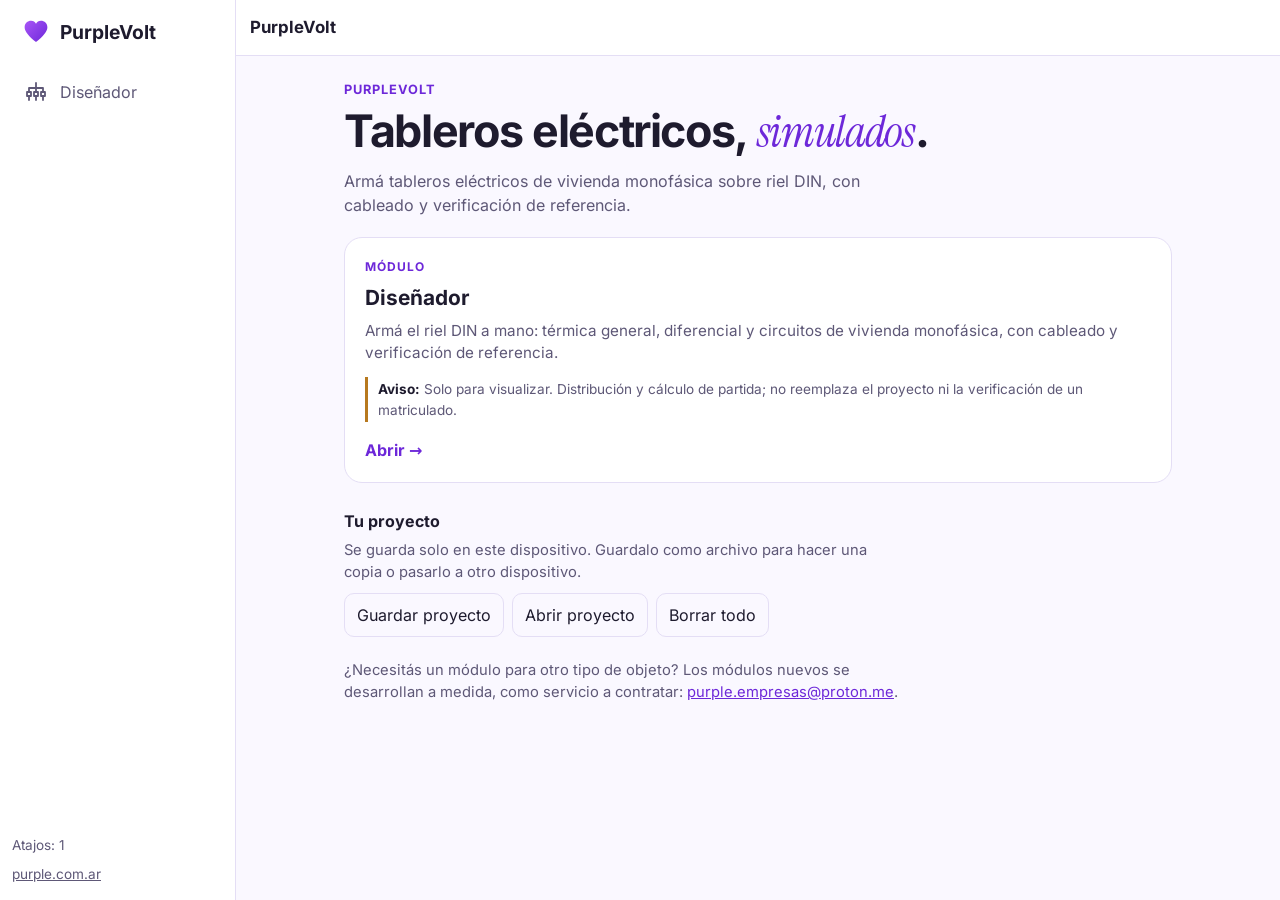
==== index.html @ 3d277c86 "chore: estructura inicial del proyecto" ====
<!doctype html>
<html lang="es-AR"><head><meta charset="utf-8">
<meta name="viewport" content="width=device-width,initial-scale=1,viewport-fit=cover">
<title>PurpleVolt</title>
<meta name="description" content="PurpleVolt: simulador de tableros eléctricos con módulos.">
<meta name="theme-color" content="#6d28d9"><meta name="color-scheme" content="light dark">
<meta name="mobile-web-app-capable" content="yes"><meta name="apple-mobile-web-app-capable" content="yes"><meta name="apple-mobile-web-app-title" content="PurpleVolt">
<link rel="manifest" href="manifest.webmanifest"><link rel="icon" type="image/svg+xml" href="static/assets/purple.svg"><link rel="apple-touch-icon" href="static/assets/icon-192.png">
<link rel="stylesheet" href="static/css/style.css"><script src="static/js/volt.js"></script></head><body>
<svg class="defs" width="0" height="0" aria-hidden="true" focusable="false"><defs><linearGradient id="corazon" gradientUnits="userSpaceOnUse" x1="24" y1="28" x2="232" y2="220"><stop offset="0" stop-color="#a855f7"/><stop offset="1" stop-color="#6d28d9"/></linearGradient></defs></svg>
<header id="top"><svg class="lg" viewBox="0 0 256 256" aria-hidden="true" focusable="false"><path fill="url(#corazon)" d="M128 220 C 62 166, 24 124, 24 84 C 24 50, 50 26, 84 26 C 104 26, 119 37, 128 53 C 137 37, 152 26, 172 26 C 206 26, 232 50, 232 84 C 232 124, 194 166, 128 220 Z"/></svg><h1 id="tt">PurpleVolt</h1><button class="ib inst" hidden>Instalar</button></header>
<div id="main">
<section id="home" class="view on" aria-label="Inicio"><div class="hw">
<p class="ey">PurpleVolt</p><h2>Tableros eléctricos, <em>simulados</em>.</h2>
<p class="lead">Armá tableros eléctricos de vivienda monofásica sobre riel DIN, con cableado y verificación de referencia.</p>
<div class="cards" id="cards"></div>
<section class="pry" aria-labelledby="pt"><h3 id="pt">Tu proyecto</h3>
<p class="mas">Se guarda solo en este dispositivo. Guardalo como archivo para hacer una copia o pasarlo a otro dispositivo.</p>
<div class="acc"><button class="ib" id="pg">Guardar proyecto</button><button class="ib" id="pa">Abrir proyecto</button><button class="ib" id="pb">Borrar todo</button></div>
<input type="file" id="pf" accept=".json,application/json" hidden><p class="mas" id="pm" role="status" aria-live="polite"></p></section>
<p class="mas">¿Necesitás un módulo para otro tipo de objeto? Los módulos nuevos se desarrollan a medida, como servicio a contratar: <a href="mailto:purple.empresas@proton.me?subject=M%C3%B3dulo%20a%20medida%20-%20PurpleVolt">purple.empresas@proton.me</a>.</p>
</div></section>
</div>
<nav aria-label="Principal"><a class="brand" data-r="home" href="#home" aria-label="Inicio"><svg class="lg" viewBox="0 0 256 256" aria-hidden="true" focusable="false"><path fill="url(#corazon)" d="M128 220 C 62 166, 24 124, 24 84 C 24 50, 50 26, 84 26 C 104 26, 119 37, 128 53 C 137 37, 152 26, 172 26 C 206 26, 232 50, 232 84 C 232 124, 194 166, 128 220 Z"/></svg>PurpleVolt</a>
<span id="mods" style="display:contents"></span>
<div class="side"><button class="ib inst" hidden>Instalar app</button><span id="keys"></span><a href="https://purple.com.ar" target="_blank" rel="noopener">purple.com.ar</a></div></nav>
<script>
const $=s=>document.querySelector(s),T={home:'PurpleVolt'};let KEYS=[];
const esc=s=>String(s).replace(/[&<>"]/g,c=>({'&':'&amp;','<':'&lt;','>':'&gt;','"':'&quot;'}[c]));
function go(){let r=location.hash.slice(1);if(!T[r])r='home';
document.querySelectorAll('.it,.brand').forEach(a=>a.setAttribute('aria-current',a.dataset.r===r?'page':'false'));
for(const id of Object.keys(T)){const v=document.getElementById(id);if(!v)continue;if(id===r){if(v.dataset.src&&!v.getAttribute('src'))v.src=v.dataset.src;v.classList.add('on')}else v.classList.remove('on')}
$('#tt').textContent=T[r];document.title=(r==='home'?'':T[r]+' · ')+'PurpleVolt'}
addEventListener('hashchange',go);go();
fetch('static/js/modules/registry.json').then(r=>r.json()).then(ms=>{
ms.forEach(m=>{T[m.id]=m.name;const id=esc(m.id),nm=esc(m.name);
$('#mods').insertAdjacentHTML('beforeend',`<a class="it" data-r="${id}" href="#${id}"><svg viewBox="0 0 24 24"><path d="${esc(m.icon||'M4 4h16v16H4z')}"/></svg>${nm}</a>`);
$('#cards').insertAdjacentHTML('beforeend',`<a class="card" href="#${id}"><small>Módulo</small><b>${nm}</b><span>${esc(m.description||'')}</span>${m.aviso?`<em class="avm"><strong>Aviso:</strong> ${esc(m.aviso)}</em>`:''}<i>Abrir →</i></a>`);
const f=document.createElement('iframe');f.id=m.id;f.className='view';f.title=m.name;f.dataset.src='app.html?m='+encodeURIComponent(m.id);$('#main').appendChild(f)});
KEYS=ms.map(m=>m.id);$('#keys').textContent='Atajos: '+KEYS.map((k,i)=>i+1).join(' · ');go()
}).catch(()=>{$('#cards').textContent='No se pudo cargar la lista de módulos.'});
addEventListener('keydown',e=>{if(e.target.closest('input,select,textarea,dialog')||e.ctrlKey||e.metaKey||e.altKey)return;const m=KEYS[+e.key-1];if(m)location.hash=m});
const msg=t=>{$('#pm').textContent=t},vacio=m=>!m.comp.length&&!m.cables.length&&!m.circ.length;
$('#pg').onclick=()=>{if(vacio(Volt.store.get()))return msg('No hay nada para guardar todavía.');Volt.json('purplevolt-proyecto.json',Volt.store.get());msg('Proyecto guardado en un archivo.')};
$('#pa').onclick=()=>$('#pf').click();
$('#pf').onchange=async e=>{const f=e.target.files[0];e.target.value='';if(!f)return;
try{if(f.size>2e6)throw new Error('El archivo es demasiado grande.');const n=Volt.importar(await f.text());
if(!vacio(Volt.store.get())&&!confirm('Esto reemplaza el proyecto actual. ¿Seguir?'))return msg('No se abrió el archivo.');
Volt.store.set(m=>{m.comp=n.comp;m.cables=n.cables;m.circ=n.circ});msg('Proyecto abierto: '+n.comp.length+' componentes, '+n.cables.length+' cables y '+n.circ.length+' circuitos.')}
catch(x){msg('No se pudo abrir: '+x.message)}};
$('#pb').onclick=()=>{if(vacio(Volt.store.get()))return msg('Ya está vacío.');if(confirm('Se borran todos los circuitos, componentes y cables de este dispositivo. ¿Seguir?')){Volt.store.reset();msg('Proyecto borrado.')}};
let ip;addEventListener('beforeinstallprompt',e=>{e.preventDefault();ip=e;document.querySelectorAll('.inst').forEach(b=>b.hidden=false)});
document.querySelectorAll('.inst').forEach(b=>b.onclick=async()=>{if(!ip)return;ip.prompt();await ip.userChoice;ip=null;document.querySelectorAll('.inst').forEach(x=>x.hidden=true)});
if('serviceWorker'in navigator)addEventListener('load',()=>navigator.serviceWorker.register('sw.js').catch(()=>{}));
</script></body></html>
---- static/css/style.css ----
/* PurpleVolt · estilos (misma estructura que purple: static/css) */
@font-face{font-family:'Inter';font-style:normal;font-weight:400 800;font-display:swap;src:url('../fonts/inter-latin.woff2') format('woff2');unicode-range:U+0000-00FF,U+0131,U+0152-0153,U+02BB-02BC,U+02C6,U+02DA,U+02DC,U+2000-206F,U+20AC,U+2122,U+2191,U+2193,U+2212,U+2215,U+FEFF,U+FFFD}
@font-face{font-family:'Inter';font-style:normal;font-weight:400 800;font-display:swap;src:url('../fonts/inter-latin-ext.woff2') format('woff2');unicode-range:U+0100-02BA,U+02BD-02C5,U+02C7-02CC,U+02CE-02D7,U+02DD-02FF,U+1E00-1E9F,U+1EF2-1EFF,U+20A0-20AB,U+20AD-20C4,U+2C60-2C7F,U+A720-A7FF}
@font-face{font-family:'Instrument Serif';font-style:italic;font-weight:400;font-display:swap;src:url('../fonts/instrument-serif-italic-latin.woff2') format('woff2');unicode-range:U+0000-00FF,U+0131,U+0152-0153,U+2000-206F,U+20AC,U+2122}
:root{--bg:#faf8ff;--sf:#fff;--tx:#1e1b2e;--mut:#5e5877;--bd:#e4def5;--ac:#6d28d9;--acx:#fff;--soft:#f0eafd;--wr:#b7791f}
@media (prefers-color-scheme:dark){:root{--bg:#14111f;--sf:#1d1930;--tx:#efeaff;--mut:#a9a1c4;--bd:#332c4d;--ac:#a78bfa;--acx:#1a1230;--soft:#251f3d;--wr:#e8b04a}}
*{box-sizing:border-box;-webkit-tap-highlight-color:transparent}
html,body{height:100%;margin:0;overscroll-behavior:none}
body{display:grid;grid-template-rows:auto minmax(0,1fr) auto;grid-template-areas:"top" "main" "nav";background:var(--bg);color:var(--tx);font:16px/1.5 'Inter',system-ui,-apple-system,"Segoe UI",Roboto,sans-serif}
:focus-visible{outline:3px solid var(--ac);outline-offset:2px;border-radius:8px}
.lg{width:28px;height:28px;flex:none;display:block}
.defs{position:absolute;width:0;height:0;overflow:hidden}
#top{grid-area:top;display:flex;align-items:center;gap:10px;padding:env(safe-area-inset-top,0px) 12px 0 14px;min-height:calc(54px + env(safe-area-inset-top,0px));background:var(--sf);border-bottom:1px solid var(--bd)}
#top h1{font-size:1.05rem;margin:0;flex:1}
.ib{font:inherit;color:var(--tx);background:transparent;border:1px solid var(--bd);border-radius:10px;min-height:40px;padding:0 12px;cursor:pointer}
.ib:hover{border-color:var(--ac)}
#main{grid-area:main;position:relative;min-height:0}
.view{position:absolute;inset:0;display:none}.view.on{display:block}
iframe.view{width:100%;height:100%;border:0;background:var(--bg)}
#home{overflow:auto}
.hw{max-width:860px;margin:0 auto;padding:24px 16px 32px}
.ey{color:var(--ac);font-weight:700;font-size:.8rem;letter-spacing:.08em;text-transform:uppercase;margin:0 0 8px}
h2{font-size:clamp(1.8rem,6vw,2.8rem);line-height:1.1;letter-spacing:-.03em;margin:0 0 12px}
h2 em{color:var(--ac);font-family:'Instrument Serif',Georgia,serif;font-weight:400}
.lead{color:var(--mut);margin:0 0 20px;max-width:560px}
.cards{display:grid;gap:14px;grid-template-columns:repeat(auto-fit,minmax(260px,1fr));margin:0 0 20px}
.card{display:flex;flex-direction:column;gap:6px;text-decoration:none;color:var(--tx);background:var(--sf);border:1px solid var(--bd);border-radius:18px;padding:20px}
.card:hover{border-color:var(--ac)}
.card small{color:var(--ac);font-weight:700;font-size:.75rem;letter-spacing:.08em;text-transform:uppercase}.card b{font-size:1.3rem}.card span{color:var(--mut);font-size:.95rem}
.avm{display:block;font-style:normal;font-size:.85rem;color:var(--mut);border-left:3px solid var(--wr);padding:2px 0 2px 10px;margin-top:6px}.avm strong{color:var(--tx);font-weight:700}
.card i{margin-top:10px;font-style:normal;font-weight:700;color:var(--ac)}
.mas{color:var(--mut);font-size:.92rem;max-width:560px;margin:0}.mas a{color:var(--ac)}
nav{grid-area:nav;display:flex;background:var(--sf);border-top:1px solid var(--bd);padding-bottom:env(safe-area-inset-bottom,0px)}
.it{flex:1;display:flex;flex-direction:column;align-items:center;justify-content:center;gap:2px;min-height:58px;padding:6px 4px;font-size:.75rem;color:var(--mut);text-decoration:none}
.it[aria-current=page]{color:var(--ac);font-weight:700}
.it svg{width:24px;height:24px;fill:none;stroke:currentColor;stroke-width:1.8;stroke-linecap:round;stroke-linejoin:round}
.side{display:none}
.brand{flex:1;display:flex;flex-direction:column;align-items:center;justify-content:center;gap:2px;min-height:58px;padding:6px 4px;font-size:.75rem;color:var(--mut);text-decoration:none}
.brand[aria-current=page]{color:var(--ac);font-weight:700}
@media (min-width:820px){
body{grid-template-columns:236px minmax(0,1fr);grid-template-rows:auto minmax(0,1fr);grid-template-areas:"nav top" "nav main"}
#top{padding-top:0;min-height:56px}#top .lg{display:none}
nav{flex-direction:column;gap:4px;border-top:0;border-right:1px solid var(--bd);padding:16px 12px}
.brand{flex:none;flex-direction:row;justify-content:flex-start;gap:10px;font-weight:800;font-size:1.2rem;min-height:0;padding:2px 10px 18px;color:var(--tx)}
.brand[aria-current=page]{color:var(--tx)}
.it{flex:none;flex-direction:row;justify-content:flex-start;gap:12px;font-size:1rem;padding:0 12px;min-height:46px;border-radius:12px}
.it:hover,.it[aria-current=page]{background:var(--soft)}
.side{display:flex;flex-direction:column;gap:8px;margin-top:auto;font-size:.85rem;color:var(--mut)}
.side a{color:var(--mut)}
}
/* === Sensación de app nativa: sin barras de scroll, sin selección de texto ni rebote === */
*{scrollbar-width:none}*::-webkit-scrollbar{display:none}
html,body{overflow:hidden;overscroll-behavior:none;-webkit-text-size-adjust:100%;-webkit-font-smoothing:antialiased}
body{-webkit-user-select:none;user-select:none;-webkit-touch-callout:none;cursor:default;touch-action:manipulation}
input,textarea,select,pre{-webkit-user-select:text;user-select:text}
a,img,svg{-webkit-user-drag:none}
#home{overscroll-behavior:contain}
.ib,.it,.card{transition:opacity .12s,transform .12s,background .12s,border-color .12s}
.ib:active,.it:active,.card:active{opacity:.7;transform:scale(.98)}
.pry{margin:0 0 22px;padding-top:6px}.pry h3{font-size:1rem;margin:0 0 6px}.acc{display:flex;flex-wrap:wrap;gap:8px;margin:10px 0}.acc .ib{min-height:44px}
@media (max-width:819px){.hw{padding:16px 14px 20px}.cards{gap:10px;grid-template-columns:1fr 1fr}.card{padding:14px;border-radius:16px}.card b{font-size:1.1rem}.card span,.avm{display:none}.lead{margin-bottom:14px}}
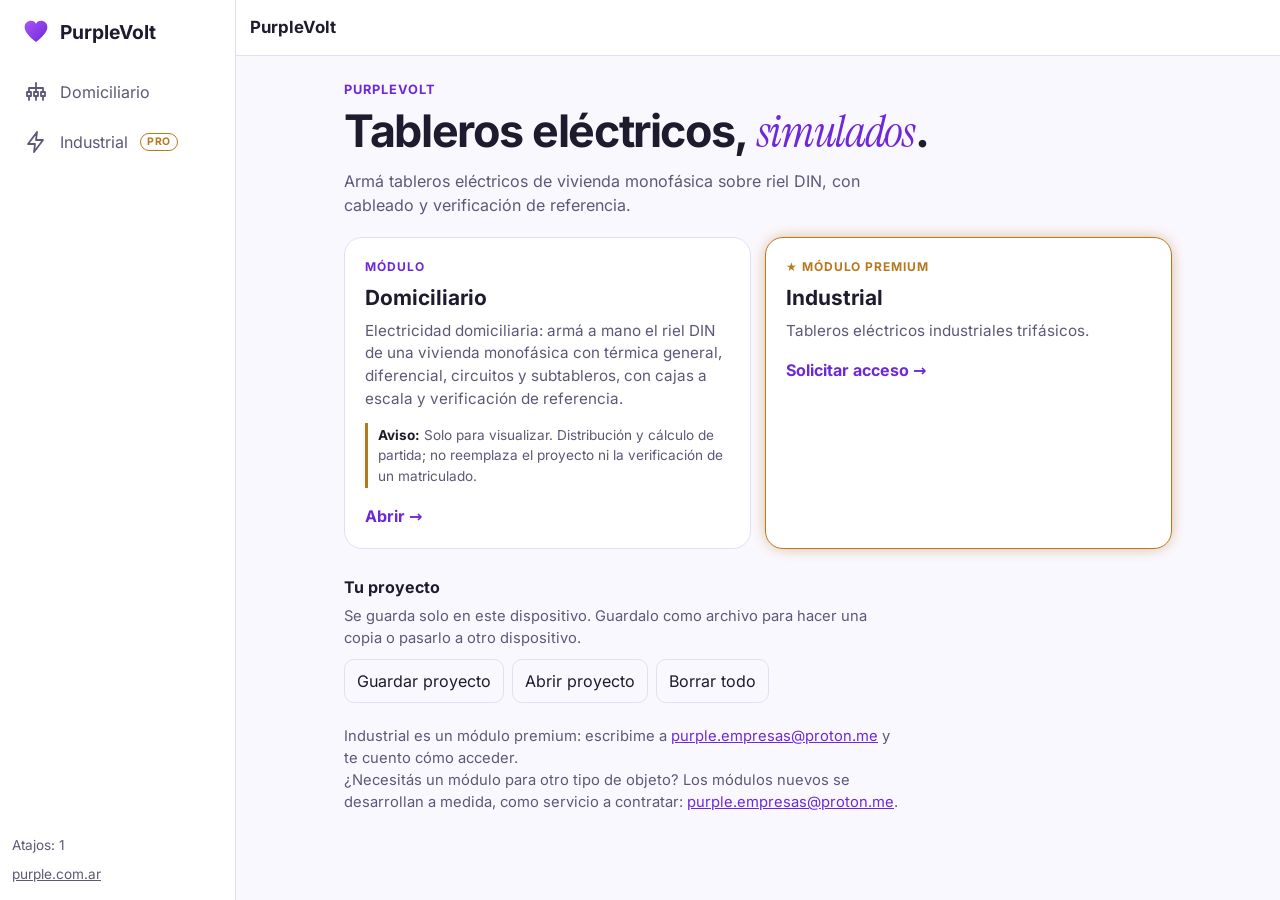
==== commit 9d19a82d: "feat: configura modulos" ====
--- a/index.html
+++ b/index.html
@@ -18,6 +18,7 @@
 <p class="mas">Se guarda solo en este dispositivo. Guardalo como archivo para hacer una copia o pasarlo a otro dispositivo.</p>
 <div class="acc"><button class="ib" id="pg">Guardar proyecto</button><button class="ib" id="pa">Abrir proyecto</button><button class="ib" id="pb">Borrar todo</button></div>
 <input type="file" id="pf" accept=".json,application/json" hidden><p class="mas" id="pm" role="status" aria-live="polite"></p></section>
+<p class="mas">Industrial es un módulo premium: escribime a <a href="mailto:purple.empresas@proton.me?subject=Acceso%20al%20m%C3%B3dulo%20Industrial%20(premium)%20-%20PurpleVolt">purple.empresas@proton.me</a> y te cuento cómo acceder.</p>
 <p class="mas">¿Necesitás un módulo para otro tipo de objeto? Los módulos nuevos se desarrollan a medida, como servicio a contratar: <a href="mailto:purple.empresas@proton.me?subject=M%C3%B3dulo%20a%20medida%20-%20PurpleVolt">purple.empresas@proton.me</a>.</p>
 </div></section>
 </div>
@@ -33,11 +34,16 @@
 $('#tt').textContent=T[r];document.title=(r==='home'?'':T[r]+' · ')+'PurpleVolt'}
 addEventListener('hashchange',go);go();
 fetch('static/js/modules/registry.json').then(r=>r.json()).then(ms=>{
-ms.forEach(m=>{T[m.id]=m.name;const id=esc(m.id),nm=esc(m.name);
+const MAIL='purple.empresas@proton.me',mailto=m=>'mailto:'+MAIL+'?subject='+encodeURIComponent('Acceso al módulo '+m.name+' (premium) - PurpleVolt');
+ms.forEach(m=>{const id=esc(m.id),nm=esc(m.name);
+if(m.pago){const hr=esc(mailto(m)),ic=`<svg viewBox="0 0 24 24" aria-hidden="true"><path d="${esc(m.icon||'M4 4h16v16H4z')}"/></svg>`;
+$('#mods').insertAdjacentHTML('beforeend',`<a class="it pg" href="${hr}" title="Módulo premium: solicitar acceso">${ic}${nm}<em class="pgt">PRO</em></a>`);
+$('#cards').insertAdjacentHTML('beforeend',`<a class="card pago" href="${hr}"><small>★ Módulo premium</small><b>${nm}</b><span>${esc(m.description||'')}</span><i>Solicitar acceso →</i></a>`);return}
+T[m.id]=m.name;
 $('#mods').insertAdjacentHTML('beforeend',`<a class="it" data-r="${id}" href="#${id}"><svg viewBox="0 0 24 24"><path d="${esc(m.icon||'M4 4h16v16H4z')}"/></svg>${nm}</a>`);
 $('#cards').insertAdjacentHTML('beforeend',`<a class="card" href="#${id}"><small>Módulo</small><b>${nm}</b><span>${esc(m.description||'')}</span>${m.aviso?`<em class="avm"><strong>Aviso:</strong> ${esc(m.aviso)}</em>`:''}<i>Abrir →</i></a>`);
 const f=document.createElement('iframe');f.id=m.id;f.className='view';f.title=m.name;f.dataset.src='app.html?m='+encodeURIComponent(m.id);$('#main').appendChild(f)});
-KEYS=ms.map(m=>m.id);$('#keys').textContent='Atajos: '+KEYS.map((k,i)=>i+1).join(' · ');go()
+KEYS=ms.filter(m=>!m.pago).map(m=>m.id);$('#keys').textContent='Atajos: '+KEYS.map((k,i)=>i+1).join(' · ');go()
 }).catch(()=>{$('#cards').textContent='No se pudo cargar la lista de módulos.'});
 addEventListener('keydown',e=>{if(e.target.closest('input,select,textarea,dialog')||e.ctrlKey||e.metaKey||e.altKey)return;const m=KEYS[+e.key-1];if(m)location.hash=m});
 const msg=t=>{$('#pm').textContent=t},vacio=m=>!m.comp.length&&!m.cables.length&&!m.circ.length;
--- a/static/css/style.css
+++ b/static/css/style.css
@@ -59,3 +59,8 @@
 .ib:active,.it:active,.card:active{opacity:.7;transform:scale(.98)}
 .pry{margin:0 0 22px;padding-top:6px}.pry h3{font-size:1rem;margin:0 0 6px}.acc{display:flex;flex-wrap:wrap;gap:8px;margin:10px 0}.acc .ib{min-height:44px}
 @media (max-width:819px){.hw{padding:16px 14px 20px}.cards{gap:10px;grid-template-columns:1fr 1fr}.card{padding:14px;border-radius:16px}.card b{font-size:1.1rem}.card span,.avm{display:none}.lead{margin-bottom:14px}}
+/* módulo premium (mismo tratamiento que Purple3D) */
+.card.pago{border:1.5px solid var(--wr);box-shadow:0 0 18px -6px var(--wr)}
+.card.pago:hover{border-color:var(--ac)}
+.card.pago small{color:var(--wr)}
+.pgt{font-style:normal;font-size:.65rem;font-weight:700;letter-spacing:.06em;text-transform:uppercase;color:var(--wr);border:1px solid var(--wr);border-radius:999px;padding:0 6px;line-height:1.5}
